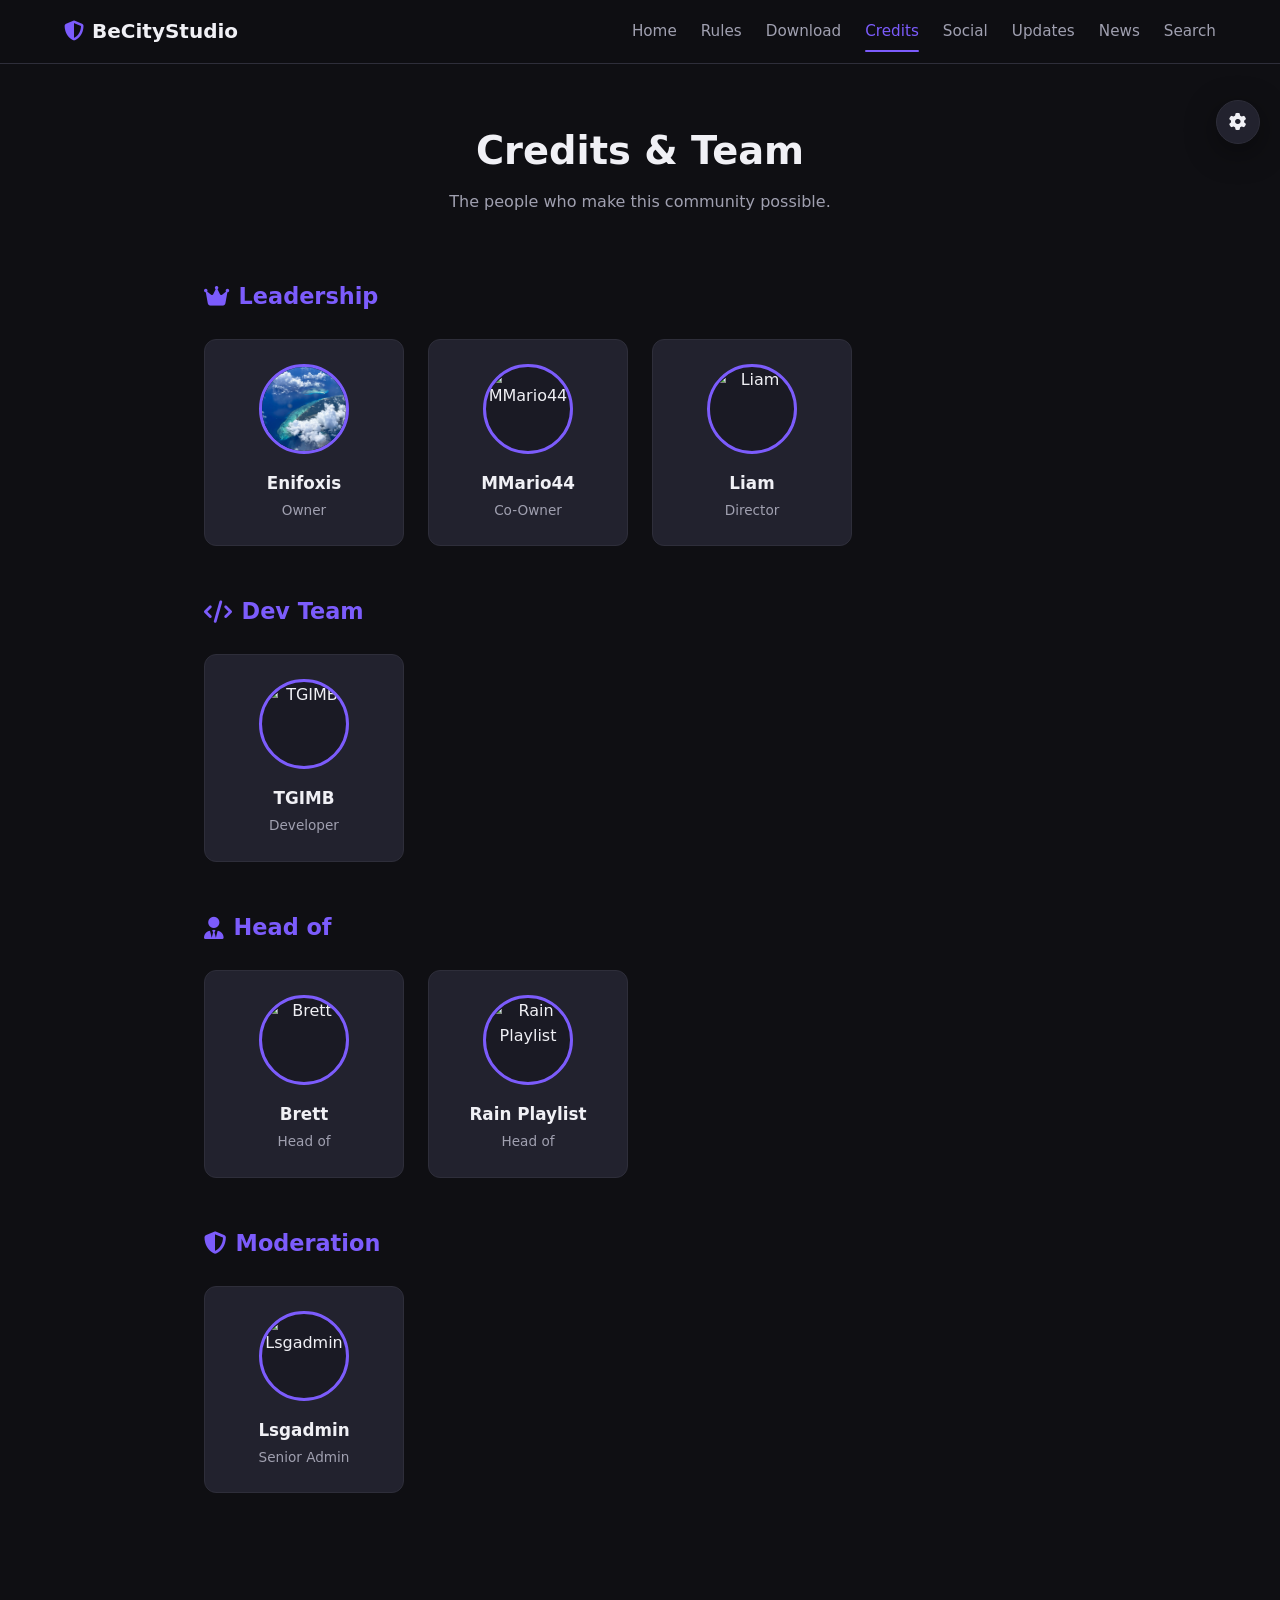
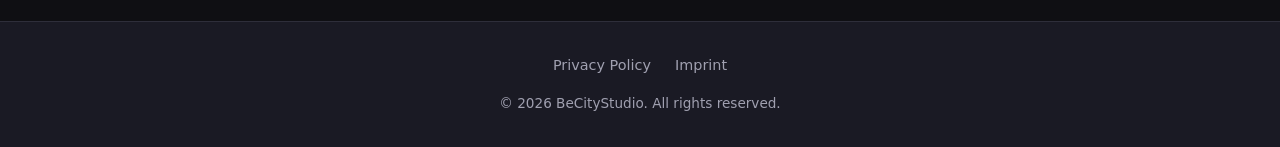
==== docs/pages/credits.html @ ed31a306 "Fix 1" ====
<!DOCTYPE html>
<html lang="en">
<head>
  <meta charset="UTF-8" />
  <meta name="viewport" content="width=device-width, initial-scale=1.0" />
  <title>Credits – BeCityStudio</title>
  <link rel="stylesheet" href="../css/style.css" />
  <link rel="stylesheet" href="https://cdnjs.cloudflare.com/ajax/libs/font-awesome/6.5.1/css/all.min.css" />
</head>
<body>
  <div id="settings-panel" class="settings-panel">
    <button id="settings-toggle" class="settings-toggle" title="Settings"><i class="fas fa-cog"></i></button>
    <div class="settings-content">
      <h4>Settings</h4>
      <div class="setting-item">
        <label>Music</label>
        <select id="music-select">
          <option value="none">None</option>
          <option value="ambient1">Ambient Soft</option>
          <option value="ambient2">Chill Lo-Fi</option>
        </select>
      </div>
      <div class="setting-item">
        <label>Volume</label>
        <input type="range" id="volume-slider" min="0" max="1" step="0.05" value="0.15" />
      </div>
      <div class="setting-item">
        <label>Theme</label>
        <button id="theme-toggle" class="theme-btn"><i class="fas fa-moon"></i> <span>Dark</span></button>
      </div>
      <div class="setting-item">
        <label>Language</label>
        <select id="lang-select">
          <option value="en">English</option>
          <option value="de">Deutsch</option>
        </select>
      </div>
    </div>
  </div>
  <audio id="bg-music" loop preload="auto"></audio>

  <header class="navbar">
    <div class="nav-container">
      <a href="../index.html" class="logo"><i class="fas fa-shield-alt"></i> <span data-i18n="logo">BeCityStudio</span></a>
      <nav class="nav-links">
        <a href="../index.html" data-i18n="nav_home">Home</a>
        <a href="rules.html" data-i18n="nav_rules">Rules</a>
        <a href="download.html" data-i18n="nav_download">Download</a>
        <a href="credits.html" class="active" data-i18n="nav_credits">Credits</a>
        <a href="social.html" data-i18n="nav_social">Social</a>
        <a href="updates.html" data-i18n="nav_updates">Updates</a>
        <a href="news.html" data-i18n="nav_news">News</a>
        <a href="search.html" data-i18n="nav_search">Search</a>
      </nav>
      <button class="mobile-menu-btn" id="mobile-menu-btn"><i class="fas fa-bars"></i></button>
    </div>
  </header>

  <section class="page-header fade-in">
    <h1 data-i18n="credits_title">Credits & Team</h1>
    <p data-i18n="credits_subtitle">The people who make this community possible.</p>
  </section>

  <section class="page-content">
    <!-- Leadership -->
    <div class="credits-section fade-in">
      <h2><i class="fas fa-crown"></i> <span data-i18n="leadership">Leadership</span></h2>
      <div class="team-grid">
        <div class="team-card">
          <img src="../assets/images/enifoxis.jpeg" alt="Enifoxis" class="avatar" />
          <h3>Enifoxis</h3>
          <div class="role">Owner</div>
        </div>
        <div class="team-card">
          <img src="https://ui-avatars.com/api/?name=MMario44&background=9b7fff&color=fff&size=128" alt="MMario44" class="avatar" />
          <h3>MMario44</h3>
          <div class="role">Co-Owner</div>
        </div>
        <div class="team-card">
          <img src="https://ui-avatars.com/api/?name=Liam&background=48dbfb&color=fff&size=128" alt="Liam" class="avatar" />
          <h3>Liam</h3>
          <div class="role">Director</div>
        </div>
      </div>
    </div>

    <!-- Dev Team -->
    <div class="credits-section fade-in">
      <h2><i class="fas fa-code"></i> <span data-i18n="devteam">Dev Team</span></h2>
      <div class="team-grid">
        <div class="team-card">
          <img src="https://ui-avatars.com/api/?name=TGIMB&background=2ecc71&color=fff&size=128" alt="TGIMB" class="avatar" />
          <h3>TGIMB</h3>
          <div class="role">Developer</div>
        </div>
      </div>
    </div>

    <!-- Head of -->
    <div class="credits-section fade-in">
      <h2><i class="fas fa-user-tie"></i> <span data-i18n="headof">Head of</span></h2>
      <div class="team-grid">
        <div class="team-card">
          <img src="https://ui-avatars.com/api/?name=Brett&background=e74c3c&color=fff&size=128" alt="Brett" class="avatar" />
          <h3>Brett</h3>
          <div class="role">Head of</div>
        </div>
        <div class="team-card">
          <img src="https://ui-avatars.com/api/?name=Rain+Playlist&background=3498db&color=fff&size=128" alt="Rain Playlist" class="avatar" />
          <h3>Rain Playlist</h3>
          <div class="role">Head of</div>
        </div>
      </div>
    </div>

    <!-- Moderation / Admin -->
    <div class="credits-section fade-in">
      <h2><i class="fas fa-shield-alt"></i> <span data-i18n="moderation">Moderation</span></h2>
      <div class="team-grid">
        <div class="team-card">
          <img src="https://ui-avatars.com/api/?name=Lsgadmin&background=1abc9c&color=fff&size=128" alt="Lsgadmin" class="avatar" />
          <h3>Lsgadmin</h3>
          <div class="role">Senior Admin</div>
        </div>
      </div>
    </div>
  </section>

  <footer class="footer">
    <div class="container footer-content">
      <div class="footer-links">
        <a href="privacy.html" data-i18n="footer_privacy">Privacy Policy</a>
        <a href="imprint.html" data-i18n="footer_imprint">Imprint</a>
      </div>
      <p class="copyright">&copy; 2026 BeCityStudio. All rights reserved.</p>
    </div>
  </footer>

  <script src="../js/i18n.js"></script>
  <script src="../js/main.js"></script>
</body>
</html>
---- docs/css/style.css ----
/* ========== CSS Variables & Themes ========== */
:root {
  --bg-primary: #0f0f13;
  --bg-secondary: #1a1a24;
  --bg-card: #22222e;
  --text-primary: #f0f0f5;
  --text-secondary: #a0a0b0;
  --accent: #7c5cfc;
  --accent-hover: #9b7fff;
  --accent-glow: rgba(124, 92, 252, 0.35);
  --border: #2e2e3a;
  --success: #2ecc71;
  --warning: #f39c12;
  --danger: #e74c3c;
  --radius: 12px;
  --shadow: 0 8px 32px rgba(0, 0, 0, 0.4);
  --transition: 0.3s ease;
}

[data-theme="light"] {
  --bg-primary: #f5f5f8;
  --bg-secondary: #ffffff;
  --bg-card: #ffffff;
  --text-primary: #1a1a24;
  --text-secondary: #5a5a6e;
  --accent: #6c4ce8;
  --accent-hover: #5a3ad4;
  --accent-glow: rgba(108, 76, 232, 0.2);
  --border: #e0e0e8;
  --shadow: 0 8px 32px rgba(0, 0, 0, 0.08);
}

/* ========== Reset & Base ========== */
*, *::before, *::after {
  box-sizing: border-box;
  margin: 0;
  padding: 0;
}

html {
  scroll-behavior: smooth;
}

body {
  font-family: 'Segoe UI', system-ui, -apple-system, sans-serif;
  background: var(--bg-primary);
  color: var(--text-primary);
  line-height: 1.6;
  min-height: 100vh;
  transition: background var(--transition), color var(--transition);
  overflow-x: hidden;
}

a {
  color: var(--accent);
  text-decoration: none;
  transition: color var(--transition);
}

a:hover {
  color: var(--accent-hover);
}

img {
  max-width: 100%;
  display: block;
}

.container {
  width: 90%;
  max-width: 1100px;
  margin: 0 auto;
}

/* ========== Settings Panel ========== */
.settings-panel {
  position: fixed;
  top: 100px;
  right: 20px;
  z-index: 1000;
}

.settings-toggle {
  width: 44px;
  height: 44px;
  border-radius: 50%;
  background: var(--bg-card);
  border: 1px solid var(--border);
  color: var(--text-primary);
  cursor: pointer;
  display: flex;
  align-items: center;
  justify-content: center;
  font-size: 1.1rem;
  box-shadow: var(--shadow);
  transition: all var(--transition);
}

.settings-toggle:hover {
  background: var(--accent);
  color: #fff;
  transform: rotate(30deg);
}

.settings-content {
  position: absolute;
  top: 54px;
  right: 0;
  width: 240px;
  background: var(--bg-card);
  border: 1px solid var(--border);
  border-radius: var(--radius);
  padding: 1.2rem;
  box-shadow: var(--shadow);
  opacity: 0;
  visibility: hidden;
  transform: translateY(-10px);
  transition: all var(--transition);
}

.settings-panel.open .settings-content {
  opacity: 1;
  visibility: visible;
  transform: translateY(0);
}

.settings-content h4 {
  margin-bottom: 1rem;
  font-size: 0.95rem;
  color: var(--text-secondary);
  text-transform: uppercase;
  letter-spacing: 1px;
}

.setting-item {
  margin-bottom: 1rem;
}

.setting-item label {
  display: block;
  font-size: 0.8rem;
  color: var(--text-secondary);
  margin-bottom: 0.4rem;
}

.setting-item select,
.setting-item input[type="range"] {
  width: 100%;
  padding: 0.4rem 0.6rem;
  border-radius: 6px;
  border: 1px solid var(--border);
  background: var(--bg-secondary);
  color: var(--text-primary);
  font-size: 0.9rem;
}

.theme-btn {
  width: 100%;
  padding: 0.5rem;
  border-radius: 6px;
  border: 1px solid var(--border);
  background: var(--bg-secondary);
  color: var(--text-primary);
  cursor: pointer;
  display: flex;
  align-items: center;
  justify-content: center;
  gap: 0.5rem;
  transition: all var(--transition);
}

.theme-btn:hover {
  background: var(--accent);
  color: #fff;
}

/* ========== Navbar ========== */
.navbar {
  position: sticky;
  top: 0;
  z-index: 900;
  background: rgba(15, 15, 19, 0.85);
  backdrop-filter: blur(12px);
  border-bottom: 1px solid var(--border);
  transition: background var(--transition);
}

[data-theme="light"] .navbar {
  background: rgba(255, 255, 255, 0.9);
}

.nav-container {
  display: flex;
  align-items: center;
  justify-content: space-between;
  padding: 0.9rem 5%;
  max-width: 1400px;
  margin: 0 auto;
}

.logo {
  display: flex;
  align-items: center;
  gap: 0.5rem;
  font-weight: 700;
  font-size: 1.25rem;
  color: var(--text-primary);
}

.logo i {
  color: var(--accent);
}

.nav-links {
  display: flex;
  gap: 1.5rem;
}

.nav-links a {
  color: var(--text-secondary);
  font-size: 0.95rem;
  font-weight: 500;
  position: relative;
  padding: 0.3rem 0;
}

.nav-links a:hover,
.nav-links a.active {
  color: var(--accent);
}

.nav-links a.active::after {
  content: '';
  position: absolute;
  bottom: -4px;
  left: 0;
  width: 100%;
  height: 2px;
  background: var(--accent);
  border-radius: 2px;
}

.mobile-menu-btn {
  display: none;
  background: none;
  border: none;
  color: var(--text-primary);
  font-size: 1.4rem;
  cursor: pointer;
}

/* ========== Hero ========== */
.hero {
  position: relative;
  min-height: 70vh;
  display: flex;
  align-items: center;
  justify-content: center;
  text-align: center;
  padding: 4rem 5%;
  overflow: hidden;
}

.hero-content {
  position: relative;
  z-index: 2;
  max-width: 700px;
}

.hero h1 {
  font-size: clamp(2.2rem, 5vw, 3.5rem);
  font-weight: 800;
  margin-bottom: 1rem;
  background: linear-gradient(135deg, var(--text-primary), var(--accent));
  -webkit-background-clip: text;
  -webkit-text-fill-color: transparent;
  background-clip: text;
}

.hero p {
  font-size: 1.15rem;
  color: var(--text-secondary);
  margin-bottom: 2rem;
}

.hero-buttons {
  display: flex;
  gap: 1rem;
  justify-content: center;
  flex-wrap: wrap;
}

.btn {
  display: inline-flex;
  align-items: center;
  gap: 0.5rem;
  padding: 0.85rem 1.8rem;
  border-radius: 50px;
  font-weight: 600;
  font-size: 1rem;
  border: none;
  cursor: pointer;
  transition: all var(--transition);
}

.btn.primary {
  background: var(--accent);
  color: #fff;
  box-shadow: 0 4px 20px var(--accent-glow);
}

.btn.primary:hover {
  background: var(--accent-hover);
  transform: translateY(-2px);
  box-shadow: 0 6px 28px var(--accent-glow);
}

.btn.secondary {
  background: transparent;
  color: var(--text-primary);
  border: 2px solid var(--border);
}

.btn.secondary:hover {
  border-color: var(--accent);
  color: var(--accent);
}

/* Animated shapes */
.hero-bg-shapes {
  position: absolute;
  inset: 0;
  z-index: 1;
  pointer-events: none;
}

.shape {
  position: absolute;
  border-radius: 50%;
  filter: blur(60px);
  opacity: 0.4;
  animation: float 12s ease-in-out infinite;
}

.shape-1 {
  width: 300px;
  height: 300px;
  background: var(--accent);
  top: 10%;
  left: 10%;
  animation-delay: 0s;
}

.shape-2 {
  width: 250px;
  height: 250px;
  background: #e056fd;
  bottom: 15%;
  right: 15%;
  animation-delay: 3s;
}

.shape-3 {
  width: 180px;
  height: 180px;
  background: #48dbfb;
  top: 50%;
  left: 50%;
  animation-delay: 6s;
}

@keyframes float {
  0%, 100% { transform: translate(0, 0) scale(1); }
  33% { transform: translate(30px, -40px) scale(1.05); }
  66% { transform: translate(-20px, 20px) scale(0.95); }
}

/* ========== Features ========== */
.features {
  padding: 5rem 0;
}

.section-title {
  text-align: center;
  font-size: 2rem;
  margin-bottom: 3rem;
  font-weight: 700;
}

.features-grid {
  display: grid;
  grid-template-columns: repeat(auto-fit, minmax(240px, 1fr));
  gap: 1.5rem;
}

.feature-card {
  background: var(--bg-card);
  border: 1px solid var(--border);
  border-radius: var(--radius);
  padding: 2rem 1.5rem;
  text-align: center;
  transition: all var(--transition);
}

.feature-card:hover {
  transform: translateY(-6px);
  box-shadow: var(--shadow);
  border-color: var(--accent);
}

.feature-card i {
  font-size: 2.2rem;
  color: var(--accent);
  margin-bottom: 1rem;
}

.feature-card h3 {
  margin-bottom: 0.5rem;
  font-size: 1.15rem;
}

.feature-card p {
  color: var(--text-secondary);
  font-size: 0.95rem;
}

/* ========== Page Content ========== */
.page-header {
  padding: 3.5rem 5% 2rem;
  text-align: center;
}

.page-header h1 {
  font-size: 2.4rem;
  margin-bottom: 0.5rem;
}

.page-header p {
  color: var(--text-secondary);
  max-width: 600px;
  margin: 0 auto;
}

.page-content {
  padding: 2rem 5% 5rem;
  max-width: 1000px;
  margin: 0 auto;
}

/* Rules Tabs */
.rules-tabs {
  display: flex;
  gap: 0.5rem;
  margin-bottom: 2rem;
  flex-wrap: wrap;
  justify-content: center;
}

.tab-btn {
  padding: 0.7rem 1.4rem;
  border-radius: 50px;
  border: 1px solid var(--border);
  background: var(--bg-card);
  color: var(--text-secondary);
  cursor: pointer;
  font-weight: 500;
  transition: all var(--transition);
}

.tab-btn.active,
.tab-btn:hover {
  background: var(--accent);
  color: #fff;
  border-color: var(--accent);
}

.tab-content {
  display: none;
  animation: fadeIn 0.4s ease;
}

.tab-content.active {
  display: block;
}

@keyframes fadeIn {
  from { opacity: 0; transform: translateY(10px); }
  to { opacity: 1; transform: translateY(0); }
}

.rule-card {
  background: var(--bg-card);
  border: 1px solid var(--border);
  border-radius: var(--radius);
  padding: 1.5rem;
  margin-bottom: 1rem;
  transition: all var(--transition);
}

.rule-card:hover {
  border-color: var(--accent);
}

.rule-card h3 {
  display: flex;
  align-items: center;
  gap: 0.6rem;
  margin-bottom: 0.6rem;
  font-size: 1.1rem;
}

.rule-card h3 i {
  color: var(--accent);
}

.rule-card p,
.rule-card ul {
  color: var(--text-secondary);
  font-size: 0.95rem;
}

.rule-card ul {
  padding-left: 1.2rem;
  margin-top: 0.5rem;
}

.rule-card li {
  margin-bottom: 0.3rem;
}

/* Punishment severity */
.severity {
  display: inline-block;
  padding: 0.2rem 0.6rem;
  border-radius: 4px;
  font-size: 0.75rem;
  font-weight: 600;
  text-transform: uppercase;
  margin-left: 0.5rem;
}

.severity.warn { background: rgba(243, 156, 18, 0.2); color: var(--warning); }
.severity.mute { background: rgba(52, 152, 219, 0.2); color: #3498db; }
.severity.ban { background: rgba(231, 76, 60, 0.2); color: var(--danger); }

/* Download */
.download-box {
  background: var(--bg-card);
  border: 1px solid var(--border);
  border-radius: var(--radius);
  padding: 2.5rem;
  text-align: center;
  max-width: 500px;
  margin: 0 auto;
}

.download-box i {
  font-size: 3.5rem;
  color: var(--accent);
  margin-bottom: 1rem;
}

.download-box h2 {
  margin-bottom: 0.5rem;
}

.download-box p {
  color: var(--text-secondary);
  margin-bottom: 1.5rem;
}

/* Credits */
.credits-section {
  margin-bottom: 3rem;
}

.credits-section h2 {
  font-size: 1.4rem;
  margin-bottom: 1.5rem;
  display: flex;
  align-items: center;
  gap: 0.6rem;
  color: var(--accent);
}

.team-grid {
  display: grid;
  grid-template-columns: repeat(auto-fill, minmax(180px, 1fr));
  gap: 1.5rem;
}

.team-card {
  background: var(--bg-card);
  border: 1px solid var(--border);
  border-radius: var(--radius);
  padding: 1.5rem 1rem;
  text-align: center;
  transition: all var(--transition);
}

.team-card:hover {
  transform: translateY(-5px);
  box-shadow: var(--shadow);
  border-color: var(--accent);
}

.team-card .avatar {
  width: 90px;
  height: 90px;
  border-radius: 50%;
  object-fit: cover;
  margin: 0 auto 1rem;
  border: 3px solid var(--accent);
  background: var(--bg-secondary);
}

.team-card h3 {
  font-size: 1.05rem;
  margin-bottom: 0.2rem;
}

.team-card .role {
  font-size: 0.85rem;
  color: var(--text-secondary);
}

/* Social */
.social-grid {
  display: grid;
  grid-template-columns: repeat(auto-fit, minmax(220px, 1fr));
  gap: 1.5rem;
}

.social-card {
  background: var(--bg-card);
  border: 1px solid var(--border);
  border-radius: var(--radius);
  padding: 2rem;
  text-align: center;
  transition: all var(--transition);
}

.social-card:hover {
  transform: translateY(-5px);
  border-color: var(--accent);
  box-shadow: var(--shadow);
}

.social-card i {
  font-size: 2.5rem;
  margin-bottom: 1rem;
}

.social-card.discord i { color: #5865F2; }
.social-card.youtube i { color: #FF0000; }
.social-card.tiktok i { color: #000000; }
[data-theme="light"] .social-card.tiktok i { color: #111111; }
.social-card.instagram i { color: #E1306C; }

.social-card h3 {
  margin-bottom: 0.4rem;
}

.social-card p {
  color: var(--text-secondary);
  font-size: 0.9rem;
  margin-bottom: 1rem;
}

/* Updates & News */
.update-list,
.news-list {
  display: flex;
  flex-direction: column;
  gap: 1.2rem;
}

.update-item,
.news-item {
  background: var(--bg-card);
  border: 1px solid var(--border);
  border-radius: var(--radius);
  padding: 1.5rem;
  transition: all var(--transition);
}

.update-item:hover,
.news-item:hover {
  border-color: var(--accent);
}

.update-item .date,
.news-item .date {
  font-size: 0.8rem;
  color: var(--accent);
  margin-bottom: 0.4rem;
  font-weight: 600;
}

.update-item h3,
.news-item h3 {
  margin-bottom: 0.5rem;
}

.update-item p,
.news-item p {
  color: var(--text-secondary);
  font-size: 0.95rem;
}

/* Search */
.search-box {
  max-width: 600px;
  margin: 0 auto 2rem;
  position: relative;
}

.search-box input {
  width: 100%;
  padding: 1rem 1.2rem 1rem 3rem;
  border-radius: 50px;
  border: 1px solid var(--border);
  background: var(--bg-card);
  color: var(--text-primary);
  font-size: 1rem;
  outline: none;
  transition: border var(--transition);
}

.search-box input:focus {
  border-color: var(--accent);
}

.search-box i {
  position: absolute;
  left: 1.2rem;
  top: 50%;
  transform: translateY(-50%);
  color: var(--text-secondary);
}

.search-results {
  display: flex;
  flex-direction: column;
  gap: 0.8rem;
}

.search-result {
  background: var(--bg-card);
  border: 1px solid var(--border);
  border-radius: var(--radius);
  padding: 1rem 1.2rem;
  cursor: pointer;
  transition: all var(--transition);
}

.search-result:hover {
  border-color: var(--accent);
  background: var(--bg-secondary);
}

.search-result .page-name {
  font-size: 0.75rem;
  color: var(--accent);
  text-transform: uppercase;
  margin-bottom: 0.2rem;
}

.search-result .snippet {
  color: var(--text-secondary);
  font-size: 0.9rem;
}

.search-result mark {
  background: var(--accent);
  color: #fff;
  padding: 0 2px;
  border-radius: 2px;
}

/* Legal pages */
.legal-content {
  background: var(--bg-card);
  border: 1px solid var(--border);
  border-radius: var(--radius);
  padding: 2rem;
}

.legal-content h2 {
  margin: 1.5rem 0 0.8rem;
  font-size: 1.2rem;
}

.legal-content p,
.legal-content li {
  color: var(--text-secondary);
  margin-bottom: 0.6rem;
}

.legal-content ul {
  padding-left: 1.4rem;
}

/* Footer */
.footer {
  background: var(--bg-secondary);
  border-top: 1px solid var(--border);
  padding: 2rem 5%;
  margin-top: auto;
}

.footer-content {
  display: flex;
  flex-direction: column;
  align-items: center;
  gap: 1rem;
  text-align: center;
}

.footer-links {
  display: flex;
  gap: 1.5rem;
}

.footer-links a {
  color: var(--text-secondary);
  font-size: 0.9rem;
}

.footer-links a:hover {
  color: var(--accent);
}

.copyright {
  font-size: 0.85rem;
  color: var(--text-secondary);
}

/* Animations */
.fade-in {
  opacity: 0;
  transform: translateY(20px);
  animation: fadeUp 0.7s ease forwards;
}

@keyframes fadeUp {
  to {
    opacity: 1;
    transform: translateY(0);
  }
}

.feature-card:nth-child(1) { animation-delay: 0.1s; }
.feature-card:nth-child(2) { animation-delay: 0.2s; }
.feature-card:nth-child(3) { animation-delay: 0.3s; }
.feature-card:nth-child(4) { animation-delay: 0.4s; }

/* Responsive */
@media (max-width: 900px) {
  .nav-links {
    display: none;
    position: absolute;
    top: 100%;
    left: 0;
    right: 0;
    background: var(--bg-card);
    flex-direction: column;
    padding: 1rem;
    border-bottom: 1px solid var(--border);
    gap: 0.5rem;
  }

  .nav-links.open {
    display: flex;
  }

  .mobile-menu-btn {
    display: block;
  }

  .settings-panel {
    top: 80px;
    right: 12px;
  }
}

@media (max-width: 500px) {
  .hero h1 {
    font-size: 1.9rem;
  }

  .page-header h1 {
    font-size: 1.8rem;
  }
}
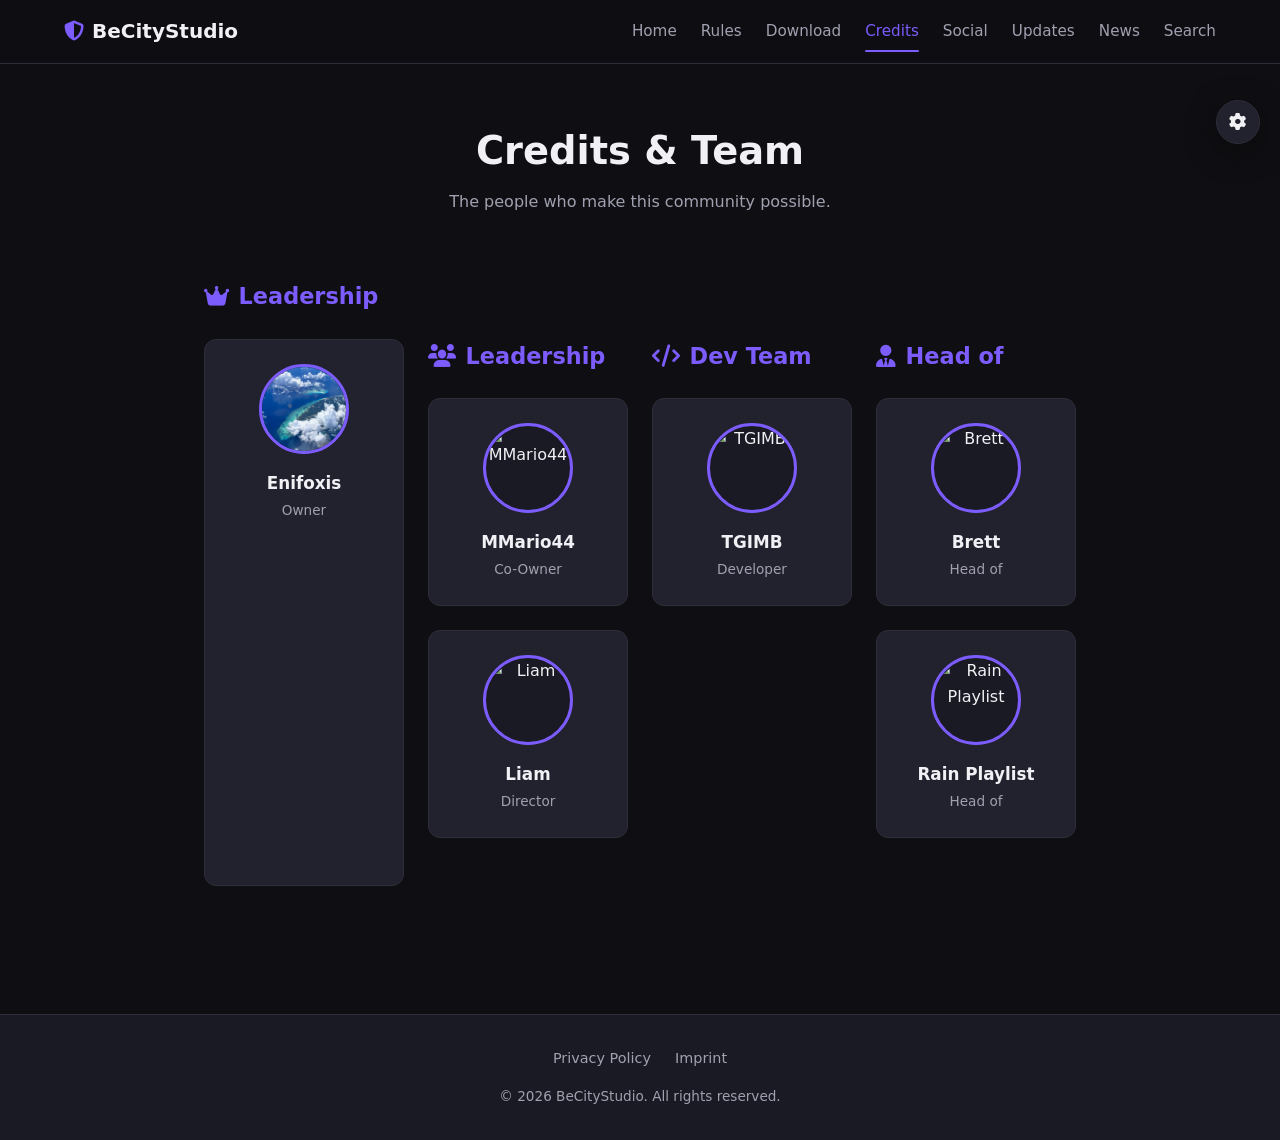
==== commit f5923560: "Fix 1 Profile" ====
--- a/docs/pages/credits.html
+++ b/docs/pages/credits.html
@@ -71,13 +71,17 @@
           <h3>Enifoxis</h3>
           <div class="role">Owner</div>
         </div>
+    <!-- Co-Owner / Director -->
+    <div class="credits-section fade-in">
+      <h2><i class="fas fa-users"></i> <span data-i18n="leadership">Leadership</span></h2>
+      <div class="team-grid">
         <div class="team-card">
-          <img src="https://ui-avatars.com/api/?name=MMario44&background=9b7fff&color=fff&size=128" alt="MMario44" class="avatar" />
+          <img src="C:\Users\Admin\Documents\GitHub\BeCityStudio\docs\assets\images\MMario44.png" alt="MMario44" class="avatar" />
           <h3>MMario44</h3>
           <div class="role">Co-Owner</div>
         </div>
         <div class="team-card">
-          <img src="https://ui-avatars.com/api/?name=Liam&background=48dbfb&color=fff&size=128" alt="Liam" class="avatar" />
+          <img src="C:\Users\Admin\Documents\GitHub\BeCityStudio\docs\assets\images\Liam.png" alt="Liam" class="avatar" />
           <h3>Liam</h3>
           <div class="role">Director</div>
         </div>
@@ -89,7 +93,7 @@
       <h2><i class="fas fa-code"></i> <span data-i18n="devteam">Dev Team</span></h2>
       <div class="team-grid">
         <div class="team-card">
-          <img src="https://ui-avatars.com/api/?name=TGIMB&background=2ecc71&color=fff&size=128" alt="TGIMB" class="avatar" />
+          <img src="C:\Users\Admin\Documents\GitHub\BeCityStudio\docs\assets\images\TGIMB.png" alt="TGIMB" class="avatar" />
           <h3>TGIMB</h3>
           <div class="role">Developer</div>
         </div>
@@ -101,26 +105,14 @@
       <h2><i class="fas fa-user-tie"></i> <span data-i18n="headof">Head of</span></h2>
       <div class="team-grid">
         <div class="team-card">
-          <img src="https://ui-avatars.com/api/?name=Brett&background=e74c3c&color=fff&size=128" alt="Brett" class="avatar" />
+          <img src="C:\Users\Admin\Documents\GitHub\BeCityStudio\docs\assets\images\Brett.png" alt="Brett" class="avatar" />
           <h3>Brett</h3>
           <div class="role">Head of</div>
         </div>
         <div class="team-card">
-          <img src="https://ui-avatars.com/api/?name=Rain+Playlist&background=3498db&color=fff&size=128" alt="Rain Playlist" class="avatar" />
+          <img src="C:\Users\Admin\Documents\GitHub\BeCityStudio\docs\assets\images\Ray.png" alt="Rain Playlist" class="avatar" />
           <h3>Rain Playlist</h3>
           <div class="role">Head of</div>
-        </div>
-      </div>
-    </div>
-
-    <!-- Moderation / Admin -->
-    <div class="credits-section fade-in">
-      <h2><i class="fas fa-shield-alt"></i> <span data-i18n="moderation">Moderation</span></h2>
-      <div class="team-grid">
-        <div class="team-card">
-          <img src="https://ui-avatars.com/api/?name=Lsgadmin&background=1abc9c&color=fff&size=128" alt="Lsgadmin" class="avatar" />
-          <h3>Lsgadmin</h3>
-          <div class="role">Senior Admin</div>
         </div>
       </div>
     </div>
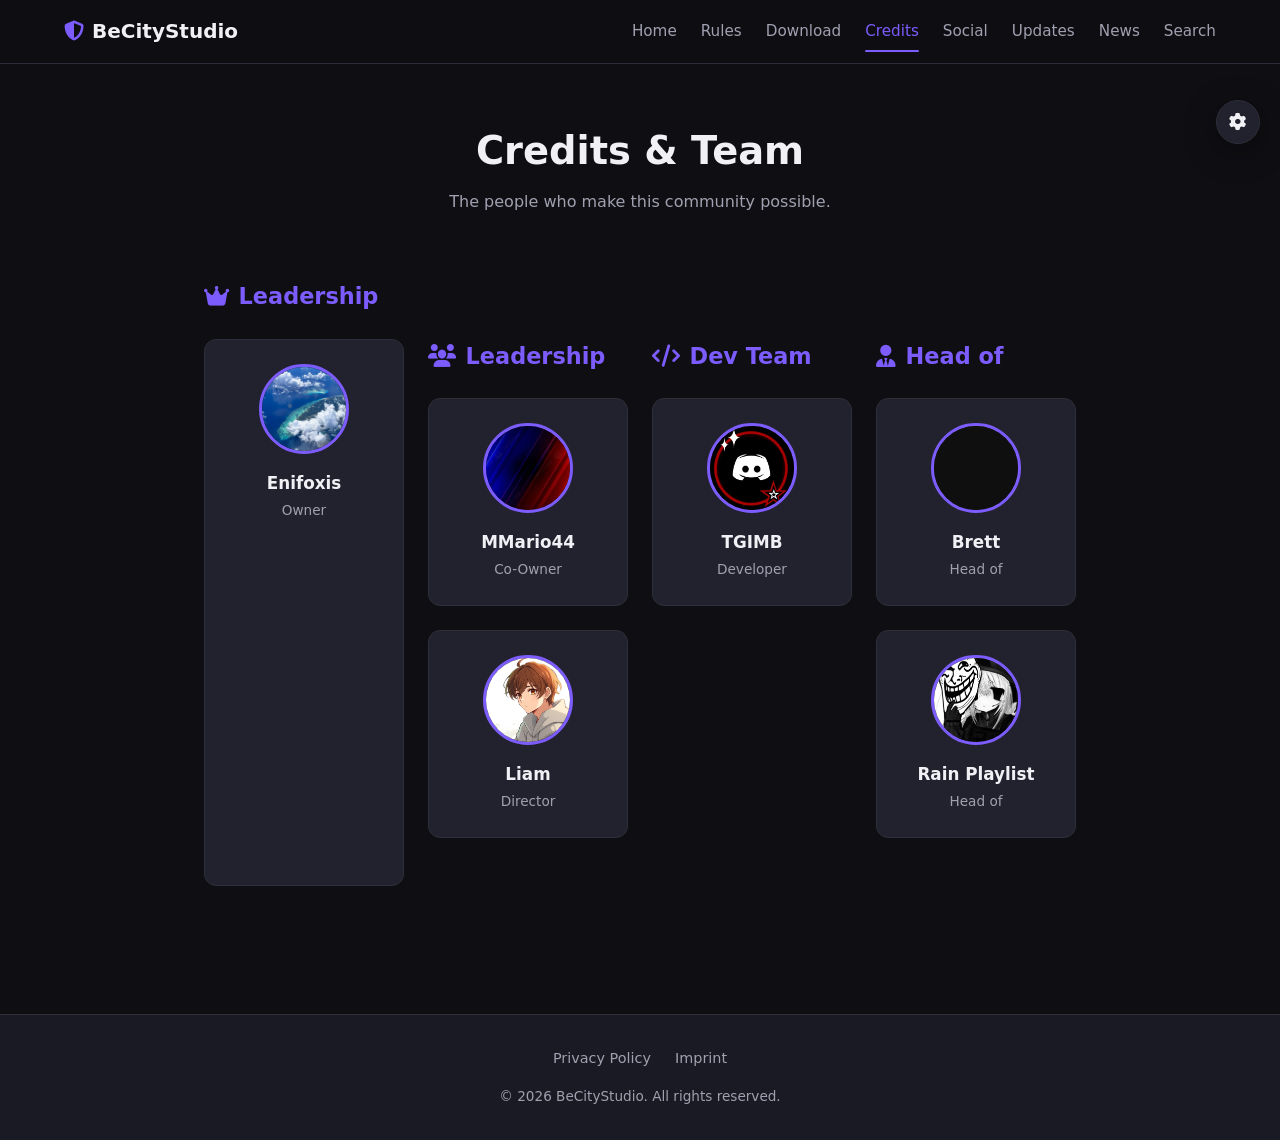
==== commit 80638191: "Fix 2 Profile" ====
--- a/docs/pages/credits.html
+++ b/docs/pages/credits.html
@@ -71,17 +71,17 @@
           <h3>Enifoxis</h3>
           <div class="role">Owner</div>
         </div>
-    <!-- Co-Owner / Director -->
+        <!-- Co-Owner / Director -->
     <div class="credits-section fade-in">
       <h2><i class="fas fa-users"></i> <span data-i18n="leadership">Leadership</span></h2>
       <div class="team-grid">
         <div class="team-card">
-          <img src="C:\Users\Admin\Documents\GitHub\BeCityStudio\docs\assets\images\MMario44.png" alt="MMario44" class="avatar" />
+          <img src="../assets/images/MMario44.png" alt="MMario44" class="avatar" />
           <h3>MMario44</h3>
           <div class="role">Co-Owner</div>
         </div>
         <div class="team-card">
-          <img src="C:\Users\Admin\Documents\GitHub\BeCityStudio\docs\assets\images\Liam.png" alt="Liam" class="avatar" />
+          <img src="../assets/images/Liam.png" alt="Liam" class="avatar" />
           <h3>Liam</h3>
           <div class="role">Director</div>
         </div>
@@ -93,7 +93,7 @@
       <h2><i class="fas fa-code"></i> <span data-i18n="devteam">Dev Team</span></h2>
       <div class="team-grid">
         <div class="team-card">
-          <img src="C:\Users\Admin\Documents\GitHub\BeCityStudio\docs\assets\images\TGIMB.png" alt="TGIMB" class="avatar" />
+          <img src="../assets/images/TGIMB.png" alt="TGIMB" class="avatar" />
           <h3>TGIMB</h3>
           <div class="role">Developer</div>
         </div>
@@ -105,12 +105,12 @@
       <h2><i class="fas fa-user-tie"></i> <span data-i18n="headof">Head of</span></h2>
       <div class="team-grid">
         <div class="team-card">
-          <img src="C:\Users\Admin\Documents\GitHub\BeCityStudio\docs\assets\images\Brett.png" alt="Brett" class="avatar" />
+          <img src="../assets/images/Brett.png" alt="Brett" class="avatar" />
           <h3>Brett</h3>
           <div class="role">Head of</div>
         </div>
         <div class="team-card">
-          <img src="C:\Users\Admin\Documents\GitHub\BeCityStudio\docs\assets\images\Ray.png" alt="Rain Playlist" class="avatar" />
+          <img src="../assets/images/Ray.png" alt="Rain Playlist" class="avatar" />
           <h3>Rain Playlist</h3>
           <div class="role">Head of</div>
         </div>
